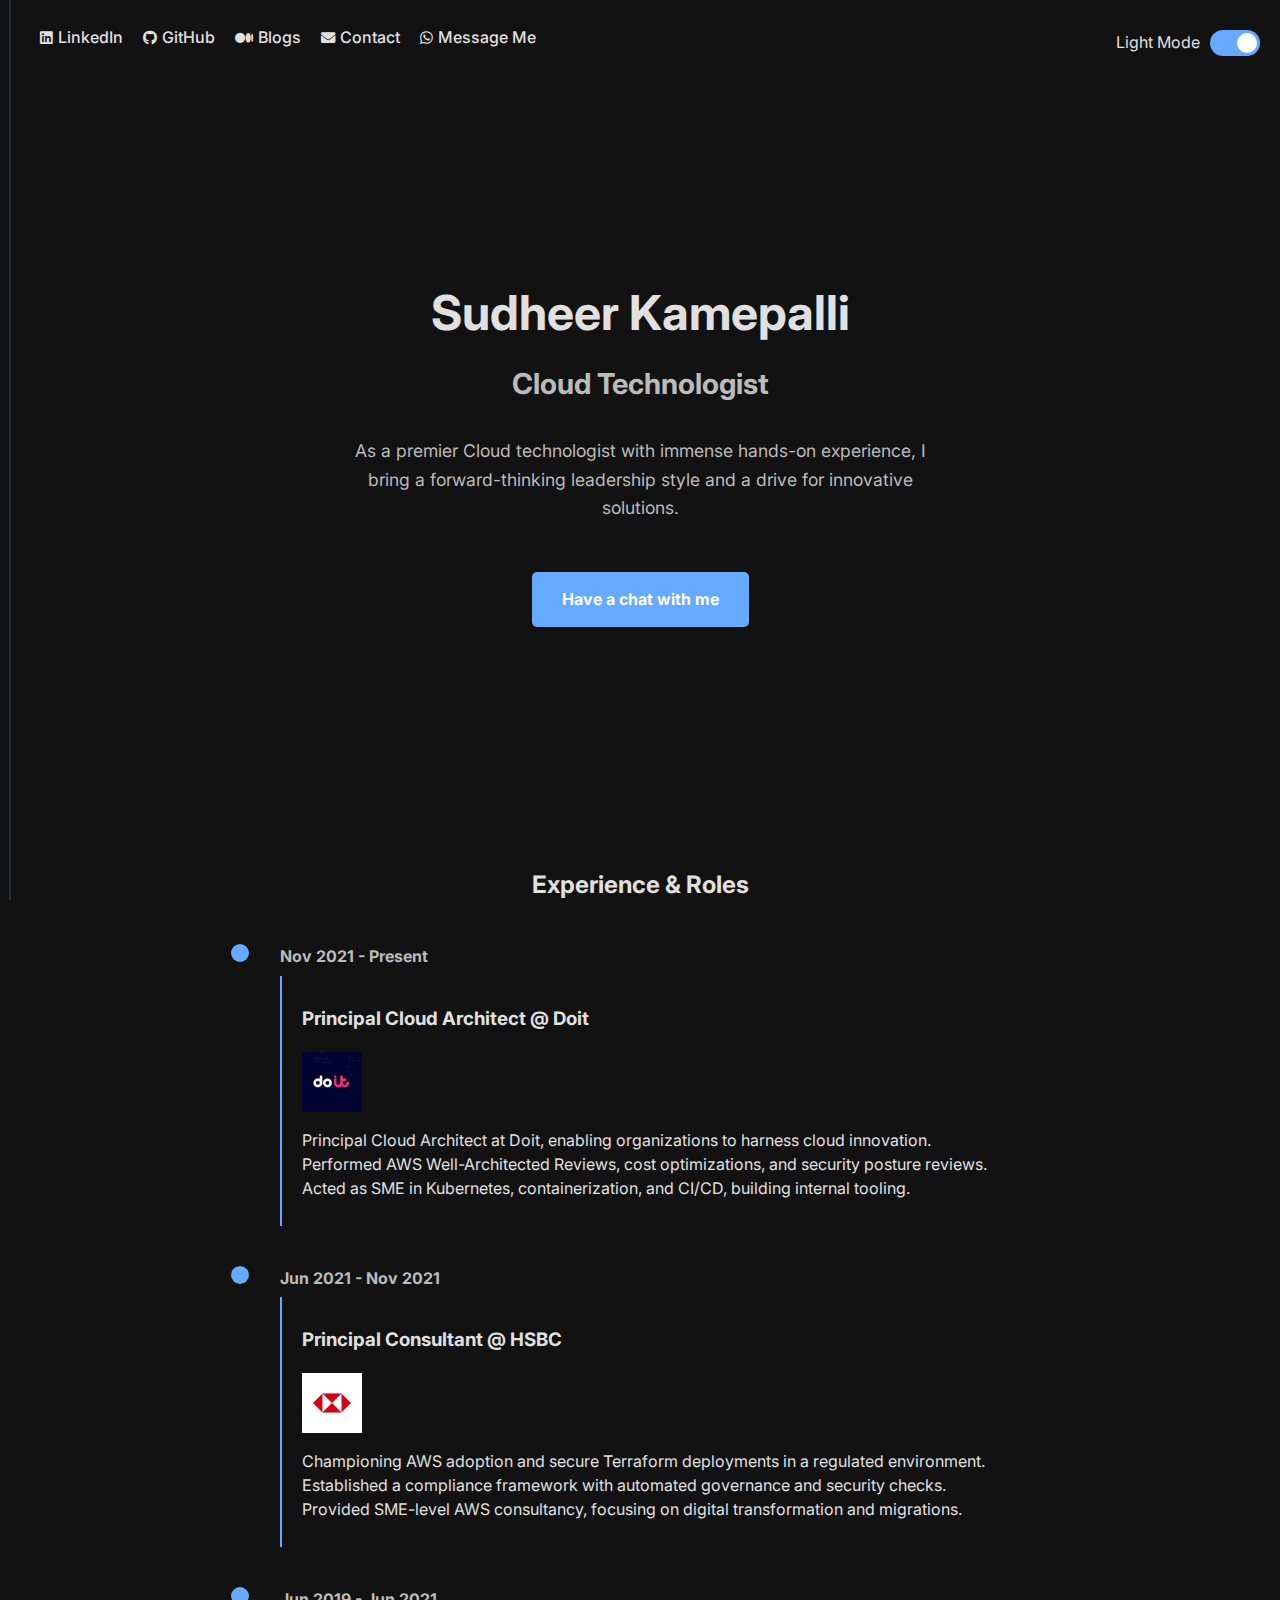
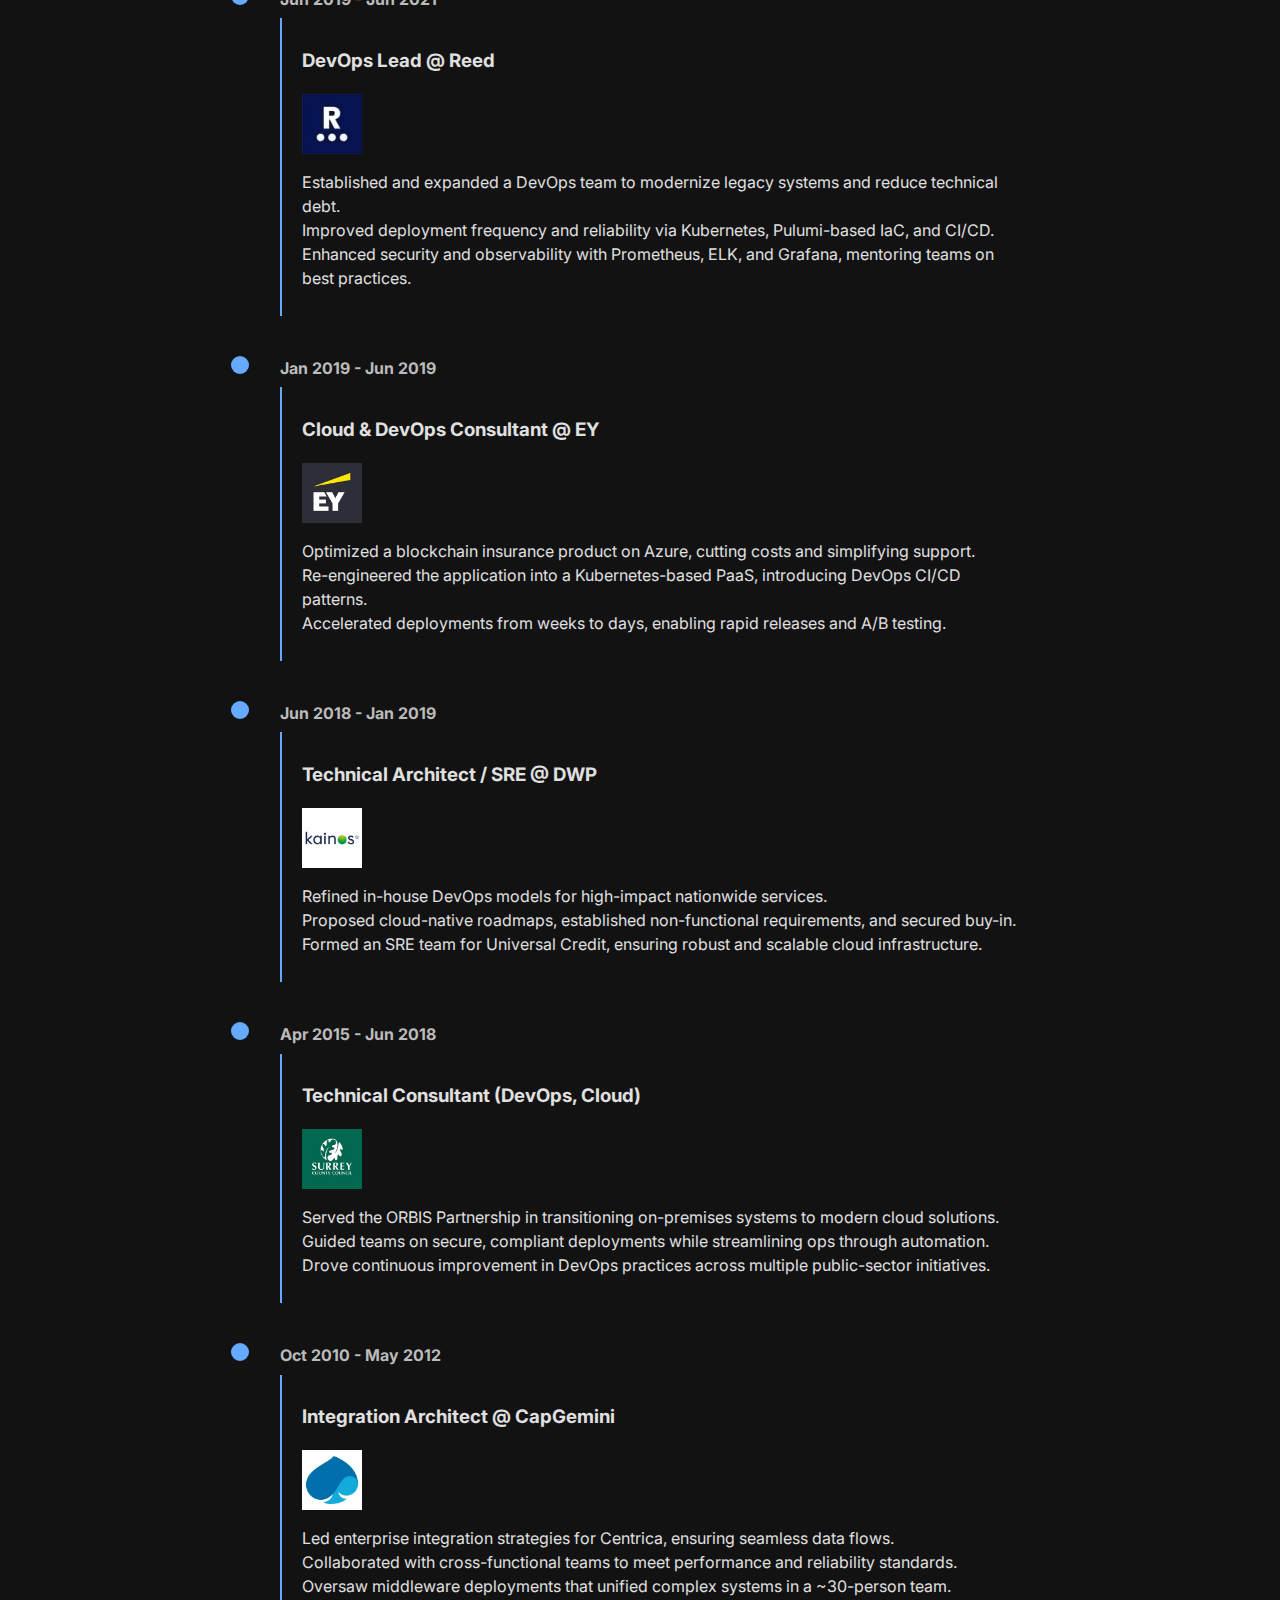
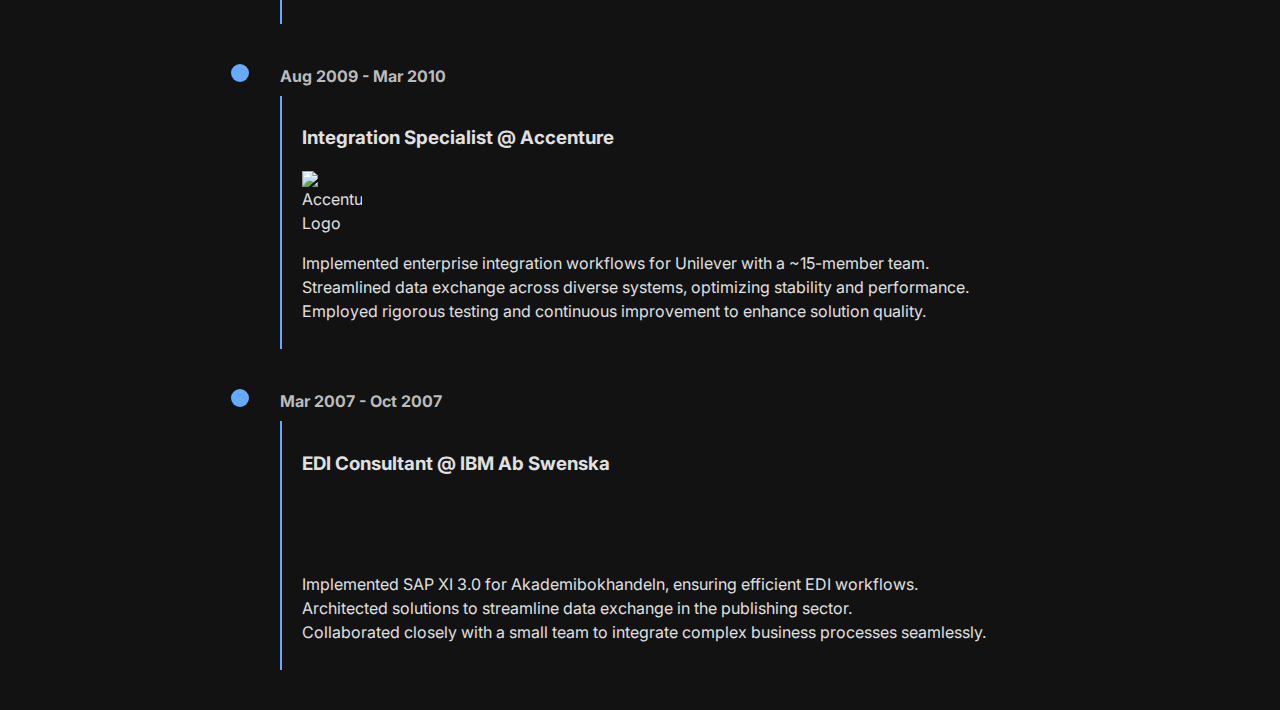
==== index.html @ b6a77e59 "Update index.html" ====
<!DOCTYPE html>
<html lang="en">
<head>
  <meta charset="UTF-8" />
  <!-- Viewport meta for responsive design -->
  <meta name="viewport" content="width=device-width, initial-scale=1.0" />

  <!-- PWA: Basic manifest and theme color (optional, for progressive enhancement) -->
  <link rel="manifest" href="manifest.json" />
  <meta name="theme-color" content="#121212" />

  <title>Sudheer Kamepalli - Cloud Technologist</title>
  <link rel="icon" href="favicon.ico" type="image/x-icon" />

  <!-- Using Inter font similar to availabl.ai -->
  <link
    href="https://fonts.googleapis.com/css2?family=Inter:wght@400;700&display=swap"
    rel="stylesheet"
  />
  <!-- FontAwesome for social icons -->
  <link
    rel="stylesheet"
    href="https://cdnjs.cloudflare.com/ajax/libs/font-awesome/6.4.0/css/all.min.css"
    crossorigin="anonymous"
    referrerpolicy="no-referrer"
  />

  <style>
    /* Base styling using CSS variables */
    :root {
      --bg-color: #fff;
      --text-color: #333;
      --secondary-text: #555;
      --link-color: #333;
      --link-hover: #0070f3;
      --button-bg: #0070f3;
      --button-hover: #005bb5;
    }

    /* Dark mode variables */
    body.dark-mode {
      --bg-color: #121212;
      --text-color: #e0e0e0;
      --secondary-text: #bbb;
      --link-color: #e0e0e0;
      --link-hover: #66aaff;
      --button-bg: #66aaff;
      --button-hover: #3388ff;
    }

    body {
      margin: 0;
      font-family: 'Inter', sans-serif;
      background: var(--bg-color);
      color: var(--text-color);
      line-height: 1.6;
      transition: background 0.3s ease, color 0.3s ease;
    }

    header {
      display: flex;
      justify-content: space-between;
      align-items: center;
      padding: 20px;
      background: var(--bg-color);
      flex-wrap: wrap; /* Allows nav and toggle to wrap on small screens */
    }

    header nav {
      display: flex;
      flex-wrap: wrap; /* Wraps links if they don't fit in one row */
    }

    header nav a {
      margin-left: 20px;
      text-decoration: none;
      color: var(--link-color);
      font-weight: 500;
      transition: color 0.2s ease;
    }

    header nav a:hover {
      color: var(--link-hover);
    }

    /* Icons styling */
    header nav a i {
      font-size: 0.9em;
      margin-right: 5px;
    }

    .theme-toggle {
      display: flex;
      align-items: center;
      margin-top: 10px;
    }

    .switch {
      position: relative;
      display: inline-block;
      width: 50px;
      height: 26px;
      margin-left: 10px;
    }

    .switch input {
      opacity: 0;
      width: 0;
      height: 0;
    }

    .slider {
      position: absolute;
      cursor: pointer;
      top: 0;
      left: 0;
      right: 0;
      bottom: 0;
      background-color: #ccc;
      transition: 0.4s;
      border-radius: 26px;
    }

    .slider:before {
      position: absolute;
      content: "";
      height: 20px;
      width: 20px;
      left: 3px;
      bottom: 3px;
      background-color: white;
      transition: 0.4s;
      border-radius: 50%;
    }

    input:checked + .slider {
      background-color: var(--button-bg);
    }

    input:checked + .slider:before {
      transform: translateX(24px);
    }

    /* Main Hero Section */
    .hero {
      display: flex;
      flex-direction: column;
      align-items: center;
      justify-content: center;
      text-align: center;
      padding: 60px 20px;
      /* Use min-height instead of fixed 90vh for better mobile responsiveness */
      min-height: 70vh;
    }

    .hero h1 {
      font-size: 3rem;
      margin: 0;
    }

    .hero h2 {
      font-size: 1.8rem;
      margin: 10px 0;
      color: var(--secondary-text);
    }

    .hero p {
      max-width: 600px;
      margin: 20px auto;
      font-size: 1.1rem;
      color: var(--secondary-text);
    }

    .cta-button {
      display: inline-block;
      margin-top: 30px;
      padding: 15px 30px;
      background: var(--button-bg);
      color: #fff;
      text-decoration: none;
      border-radius: 5px;
      font-weight: bold;
      transition: background 0.3s ease;
    }

    .cta-button:hover {
      background: var(--button-hover);
    }

    /* Media Query for smaller screens */
    @media (max-width: 768px) {
      .hero h1 {
        font-size: 2rem;
      }
      .hero h2 {
        font-size: 1.4rem;
      }
      .hero p {
        font-size: 1rem;
      }

      header {
        padding: 10px;
      }

      header nav a {
        margin-left: 10px;
        margin-top: 5px;
      }
    }
  </style>
</head>
<body class="dark-mode">
  <header>
    <!-- Navigation Links -->
    <nav>
      <a href="https://www.linkedin.com/in/digitalvisionary/" target="_blank">
        <i class="fab fa-linkedin"></i>LinkedIn
      </a>
      <a href="https://github.com/bit-cloner" target="_blank">
        <i class="fab fa-github"></i>GitHub
      </a>
      <a
        href="https://medium.com/doit-international/infrastructure-as-software-with-pulumi-ea32e34b41e7"
        target="_blank"
      >
        <i class="fab fa-medium"></i>Blogs
      </a>
      <a href="/cdn-cgi/l/email-protection#8af9ffeeebf2e6a1e0e5e8f9caede7ebe3e6a4e9e5e7">
        <i class="fas fa-envelope"></i>Contact
      </a>
      <a href="https://api.whatsapp.com/send?phone=447479215659" target="_blank">
        <i class="fab fa-whatsapp"></i>Message Me
      </a>
    </nav>

    <!-- Theme Toggle Switch -->
    <div class="theme-toggle">
      <label id="mode-label" for="theme-toggle-checkbox"></label>
      <label class="switch">
        <input type="checkbox" id="theme-toggle-checkbox" checked />
        <span class="slider"></span>
      </label>
    </div>
  </header>

  <!-- Main Hero Section -->
  <section class="hero">
    <h1>Sudheer Kamepalli</h1>
    <h2>Cloud Technologist</h2>
    <p>
      As a premier Cloud technologist with immense hands-on experience, I bring a
      forward-thinking leadership style and a drive for innovative solutions.
    </p>
    <a class="cta-button" href="https://calendar.app.google/4bBkeQwWmHp4sDM48"
      >Have a chat with me</a
    >
  </section>
  
<!-- Experience Timeline Section -->
<section class="timeline">
  <h2>Experience & Roles</h2>

  <!-- Timeline Item: Doit -->
  <div class="timeline-item">
    <div class="timeline-marker"></div>
    <div class="timeline-date">Nov 2021 - Present</div>
    <div class="timeline-content">
      <h3>Principal Cloud Architect @ Doit</h3>
      <!-- Base64 Image Placeholder -->
      <img
        src="[data-uri]"
        alt="Doit Logo"
        class="timeline-image"
      />
      <p>
        Principal Cloud Architect at Doit, enabling organizations to harness cloud innovation.<br>
        Performed AWS Well-Architected Reviews, cost optimizations, and security posture reviews.<br>
        Acted as SME in Kubernetes, containerization, and CI/CD, building internal tooling.
      </p>
    </div>
  </div>

  <!-- Timeline Item: HSBC -->
  <div class="timeline-item">
    <div class="timeline-marker"></div>
    <div class="timeline-date">Jun 2021 - Nov 2021</div>
    <div class="timeline-content">
      <h3>Principal Consultant @ HSBC</h3>
      <!-- Base64 Image Placeholder -->
      <img
        src="[data-uri]"
        alt="HSBC Logo"
        class="timeline-image"
      />
      <p>
        Championing AWS adoption and secure Terraform deployments in a regulated environment.<br>
        Established a compliance framework with automated governance and security checks.<br>
        Provided SME-level AWS consultancy, focusing on digital transformation and migrations.
      </p>
    </div>
  </div>

  <!-- Timeline Item: Reed -->
  <div class="timeline-item">
    <div class="timeline-marker"></div>
    <div class="timeline-date">Jun 2019 - Jun 2021</div>
    <div class="timeline-content">
      <h3>DevOps Lead @ Reed</h3>
      <!-- Base64 Image Placeholder -->
      <img
        src="[data-uri]"
        alt="Reed Logo"
        class="timeline-image"
      />
      <p>
        Established and expanded a DevOps team to modernize legacy systems and reduce technical debt.<br>
        Improved deployment frequency and reliability via Kubernetes, Pulumi-based IaC, and CI/CD.<br>
        Enhanced security and observability with Prometheus, ELK, and Grafana, mentoring teams on best practices.
      </p>
    </div>
  </div>

  <!-- Timeline Item: Insurance & Finance – EY -->
  <div class="timeline-item">
    <div class="timeline-marker"></div>
    <div class="timeline-date">Jan 2019 - Jun 2019</div>
    <div class="timeline-content">
      <h3>Cloud & DevOps Consultant @ EY</h3>
      <!-- Base64 Image Placeholder -->
      <img
        src="[data-uri]"
        alt="EY Logo"
        class="timeline-image"
      />
      <p>
        Optimized a blockchain insurance product on Azure, cutting costs and simplifying support.<br>
        Re-engineered the application into a Kubernetes-based PaaS, introducing DevOps CI/CD patterns.<br>
        Accelerated deployments from weeks to days, enabling rapid releases and A/B testing.
      </p>
    </div>
  </div>

  <!-- Timeline Item: Kainos @ DWP -->
  <div class="timeline-item">
    <div class="timeline-marker"></div>
    <div class="timeline-date">Jun 2018 - Jan 2019</div>
    <div class="timeline-content">
      <h3>Technical Architect / SRE @ DWP</h3>
      <!-- Base64 Image Placeholder -->
      <img
        src="[data-uri]"
        alt="Kainos Logo"
        class="timeline-image"
      />
      <p>
        Refined in-house DevOps models for high-impact nationwide services.<br>
        Proposed cloud-native roadmaps, established non-functional requirements, and secured buy-in.<br>
        Formed an SRE team for Universal Credit, ensuring robust and scalable cloud infrastructure.
      </p>
    </div>
  </div>

  <!-- Timeline Item: UK Public Sector -->
  <div class="timeline-item">
    <div class="timeline-marker"></div>
    <div class="timeline-date">Apr 2015 - Jun 2018</div>
    <div class="timeline-content">
      <h3>Technical Consultant (DevOps, Cloud)</h3>
      <!-- Base64 Image Placeholder -->
      <img
        src="[data-uri]"
        alt="Public Sector Logo"
        class="timeline-image"
      />
      <p>
        Served the ORBIS Partnership in transitioning on-premises systems to modern cloud solutions.<br>
        Guided teams on secure, compliant deployments while streamlining ops through automation.<br>
        Drove continuous improvement in DevOps practices across multiple public-sector initiatives.
      </p>
    </div>
  </div>

  <!-- Timeline Item: CapGemini -->
  <div class="timeline-item">
    <div class="timeline-marker"></div>
    <div class="timeline-date">Oct 2010 - May 2012</div>
    <div class="timeline-content">
      <h3>Integration Architect @ CapGemini</h3>
      <!-- Base64 Image Placeholder -->
      <img
        src="[data-uri]"
        alt="CapGemini Logo"
        class="timeline-image"
      />
      <p>
        Led enterprise integration strategies for Centrica, ensuring seamless data flows.<br>
        Collaborated with cross-functional teams to meet performance and reliability standards.<br>
        Oversaw middleware deployments that unified complex systems in a ~30-person team.
      </p>
    </div>
  </div>

  <!-- Timeline Item: Accenture -->
  <div class="timeline-item">
    <div class="timeline-marker"></div>
    <div class="timeline-date">Aug 2009 - Mar 2010</div>
    <div class="timeline-content">
      <h3>Integration Specialist @ Accenture</h3>
      <!-- Base64 Image Placeholder -->
      <img
        src="[data-uri]"
        alt="Accenture Logo"
        class="timeline-image"
      />
      <p>
        Implemented enterprise integration workflows for Unilever with a ~15-member team.<br>
        Streamlined data exchange across diverse systems, optimizing stability and performance.<br>
        Employed rigorous testing and continuous improvement to enhance solution quality.
      </p>
    </div>
  </div>

  <!-- Timeline Item: IBM Ab Swenska, Sweden -->
  <div class="timeline-item">
    <div class="timeline-marker"></div>
    <div class="timeline-date">Mar 2007 - Oct 2007</div>
    <div class="timeline-content">
      <h3>EDI Consultant @ IBM Ab Swenska</h3>
      <!-- Base64 Image Placeholder -->
      <img
        src="[data-uri]"
        alt="IBM Logo"
        class="timeline-image"
      />
      <p>
        Implemented SAP XI 3.0 for Akademibokhandeln, ensuring efficient EDI workflows.<br>
        Architected solutions to streamline data exchange in the publishing sector.<br>
        Collaborated closely with a small team to integrate complex business processes seamlessly.
      </p>
    </div>
  </div>
</section>

<!-- Minimal Timeline Styles (aligns with your existing CSS variables) -->
<style>
.timeline {
  max-width: 800px;
  margin: 40px auto;
  padding: 0 20px;
}
.timeline h2 {
  text-align: center;
  margin-bottom: 40px;
  color: var(--text-color);
}
.timeline-item {
  position: relative;
  margin-bottom: 40px;
}
.timeline-marker {
  position: absolute;
  left: -9px;
  top: 0;
  width: 18px;
  height: 18px;
  background-color: var(--button-bg);
  border-radius: 50%;
}
.timeline-date {
  margin-left: 40px;
  font-weight: bold;
  color: var(--secondary-text);
  margin-bottom: 6px;
}
.timeline-content {
  margin-left: 40px;
  background: var(--bg-color);
  border-left: 2px solid var(--button-bg);
  padding: 10px 20px;
  color: var(--text-color);
  line-height: 1.5;
  position: relative;
}

/* Subtle vertical line behind the timeline */
.timeline::before {
  content: "";
  position: absolute;
  left: 9px; /* aligns with the marker center */
  top: 0;
  width: 2px;
  height: 100%;
  background: var(--button-bg);
  opacity: 0.2; /* a faint vertical line */
}

/* Image styling within each timeline item */
.timeline-image {
  max-width: 60px;
  height: auto;
  margin: 10px 0;
  display: block;
}

@media (max-width: 768px) {
  .timeline-item {
    margin-left: 30px;
  }
  .timeline-marker {
    left: -18px;
  }
  .timeline-date,
  .timeline-content {
    margin-left: 20px;
  }
}
</style>




  <!-- Toggle Theme Script -->
  <script data-cfasync="false" src="/cdn-cgi/scripts/5c5dd728/cloudflare-static/email-decode.min.js"></script><script>
    const toggleCheckbox = document.getElementById('theme-toggle-checkbox');
    const modeLabel = document.getElementById('mode-label');

    function updateLabel() {
      if (document.body.classList.contains('dark-mode')) {
        modeLabel.textContent = "Light Mode";
      } else {
        modeLabel.textContent = "Dark Mode";
      }
    }

    toggleCheckbox.addEventListener('change', function() {
      document.body.classList.toggle('dark-mode', this.checked);
      updateLabel();
    });

    updateLabel();
  </script>
</body>
</html>
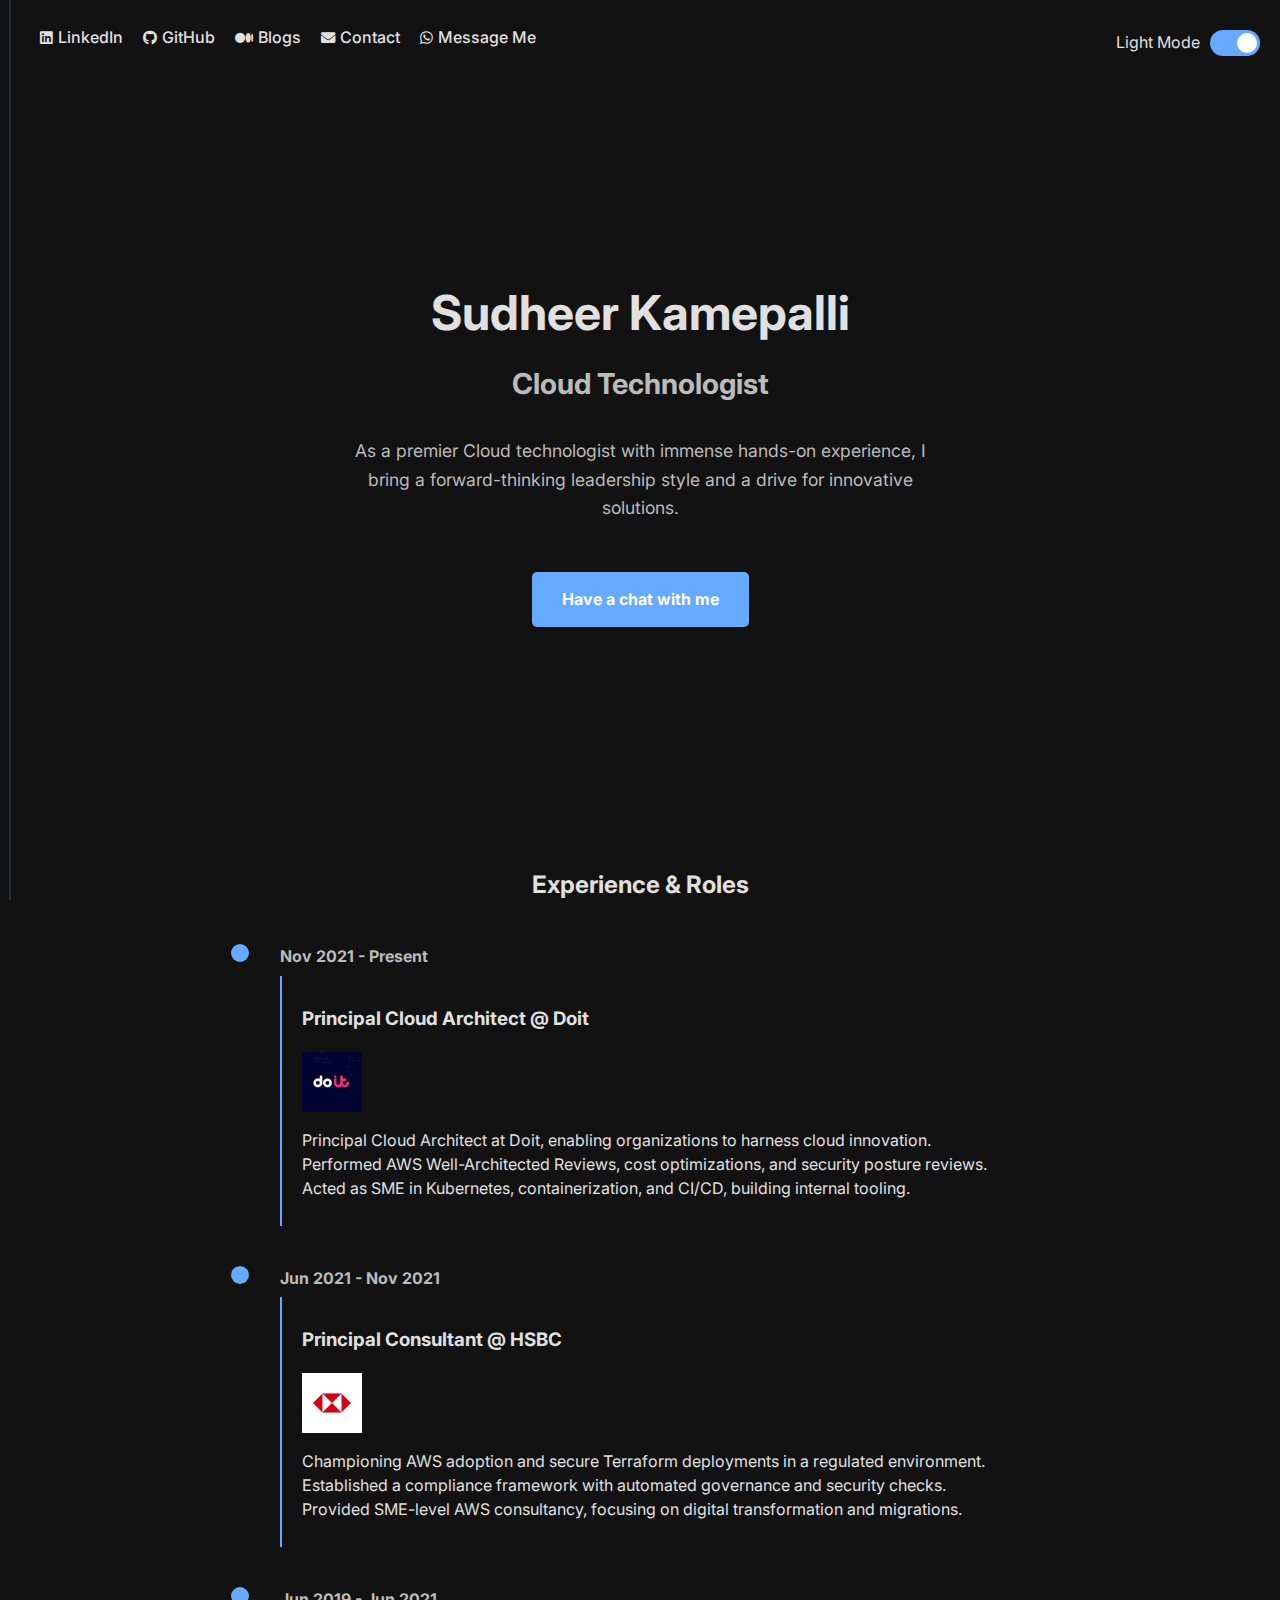
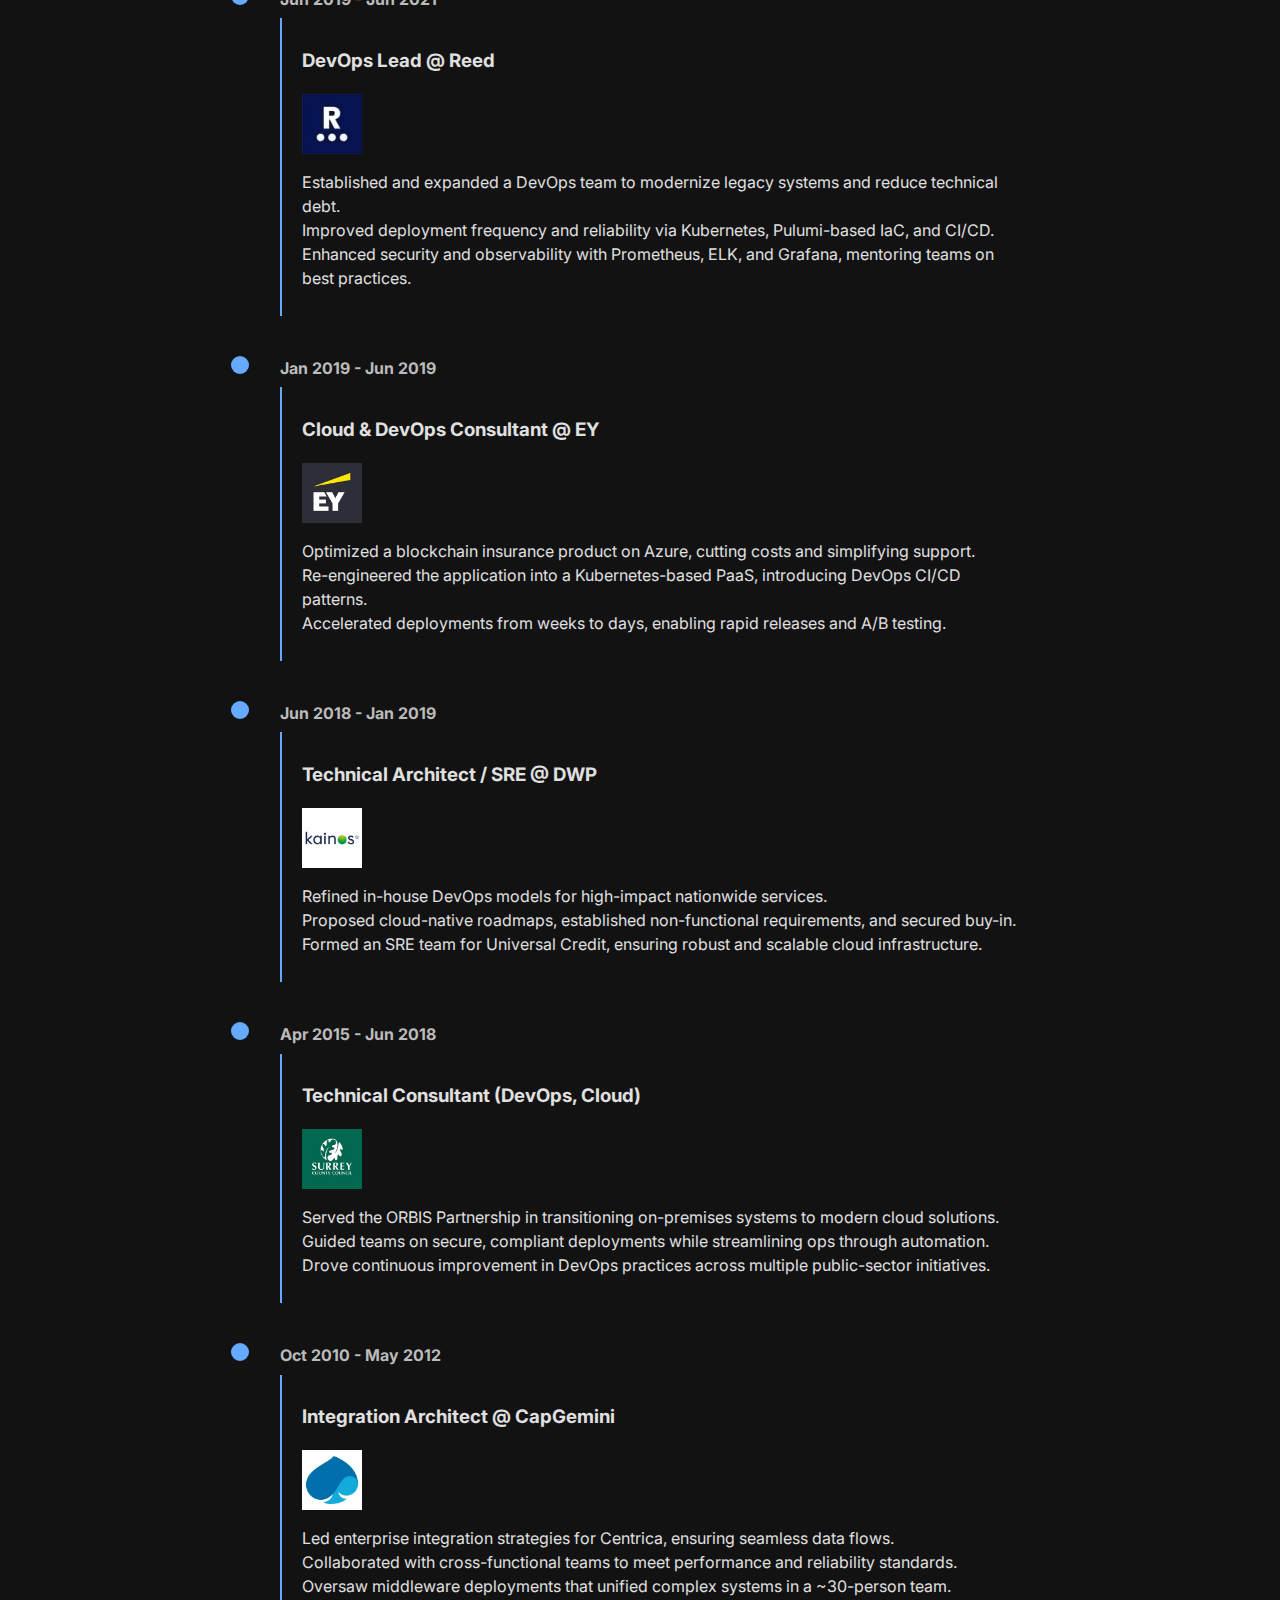
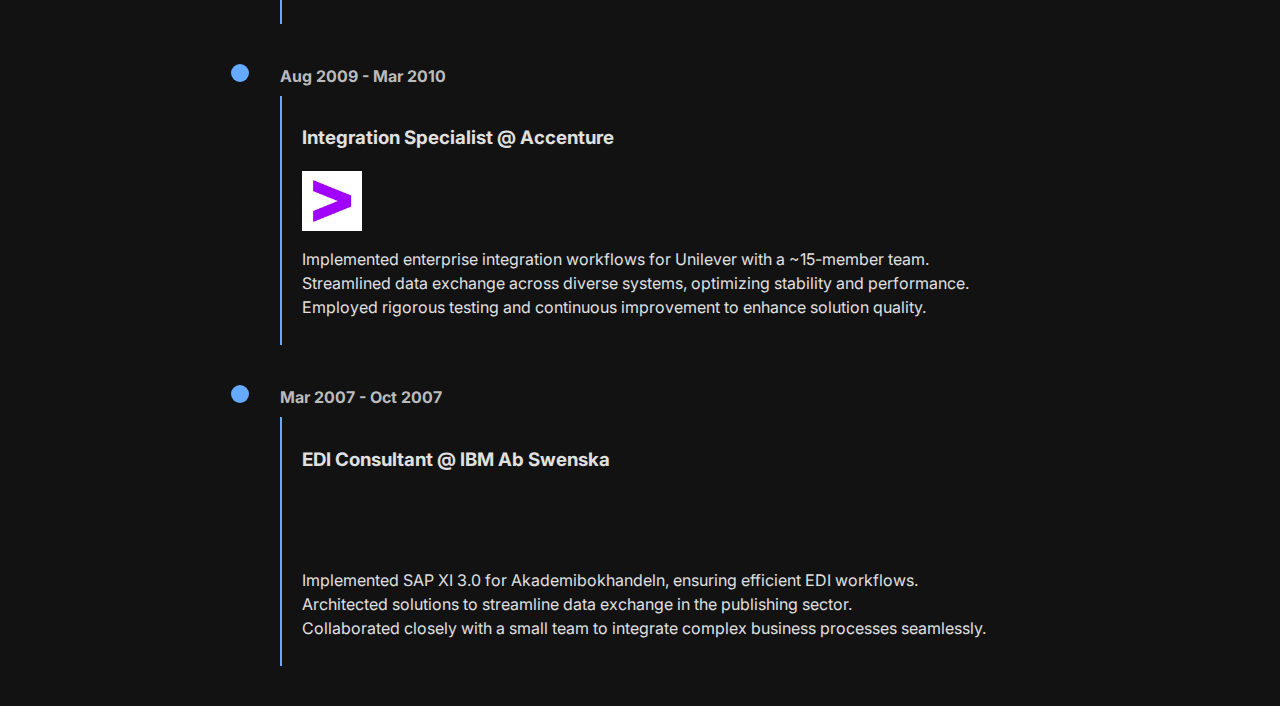
==== commit 437dded3: "Update index.html" ====
--- a/index.html
+++ b/index.html
@@ -410,7 +410,7 @@
       <h3>Integration Specialist @ Accenture</h3>
       <!-- Base64 Image Placeholder -->
       <img
-        src="[data-uri]"
+        src="[data-uri]"
         alt="Accenture Logo"
         class="timeline-image"
       />
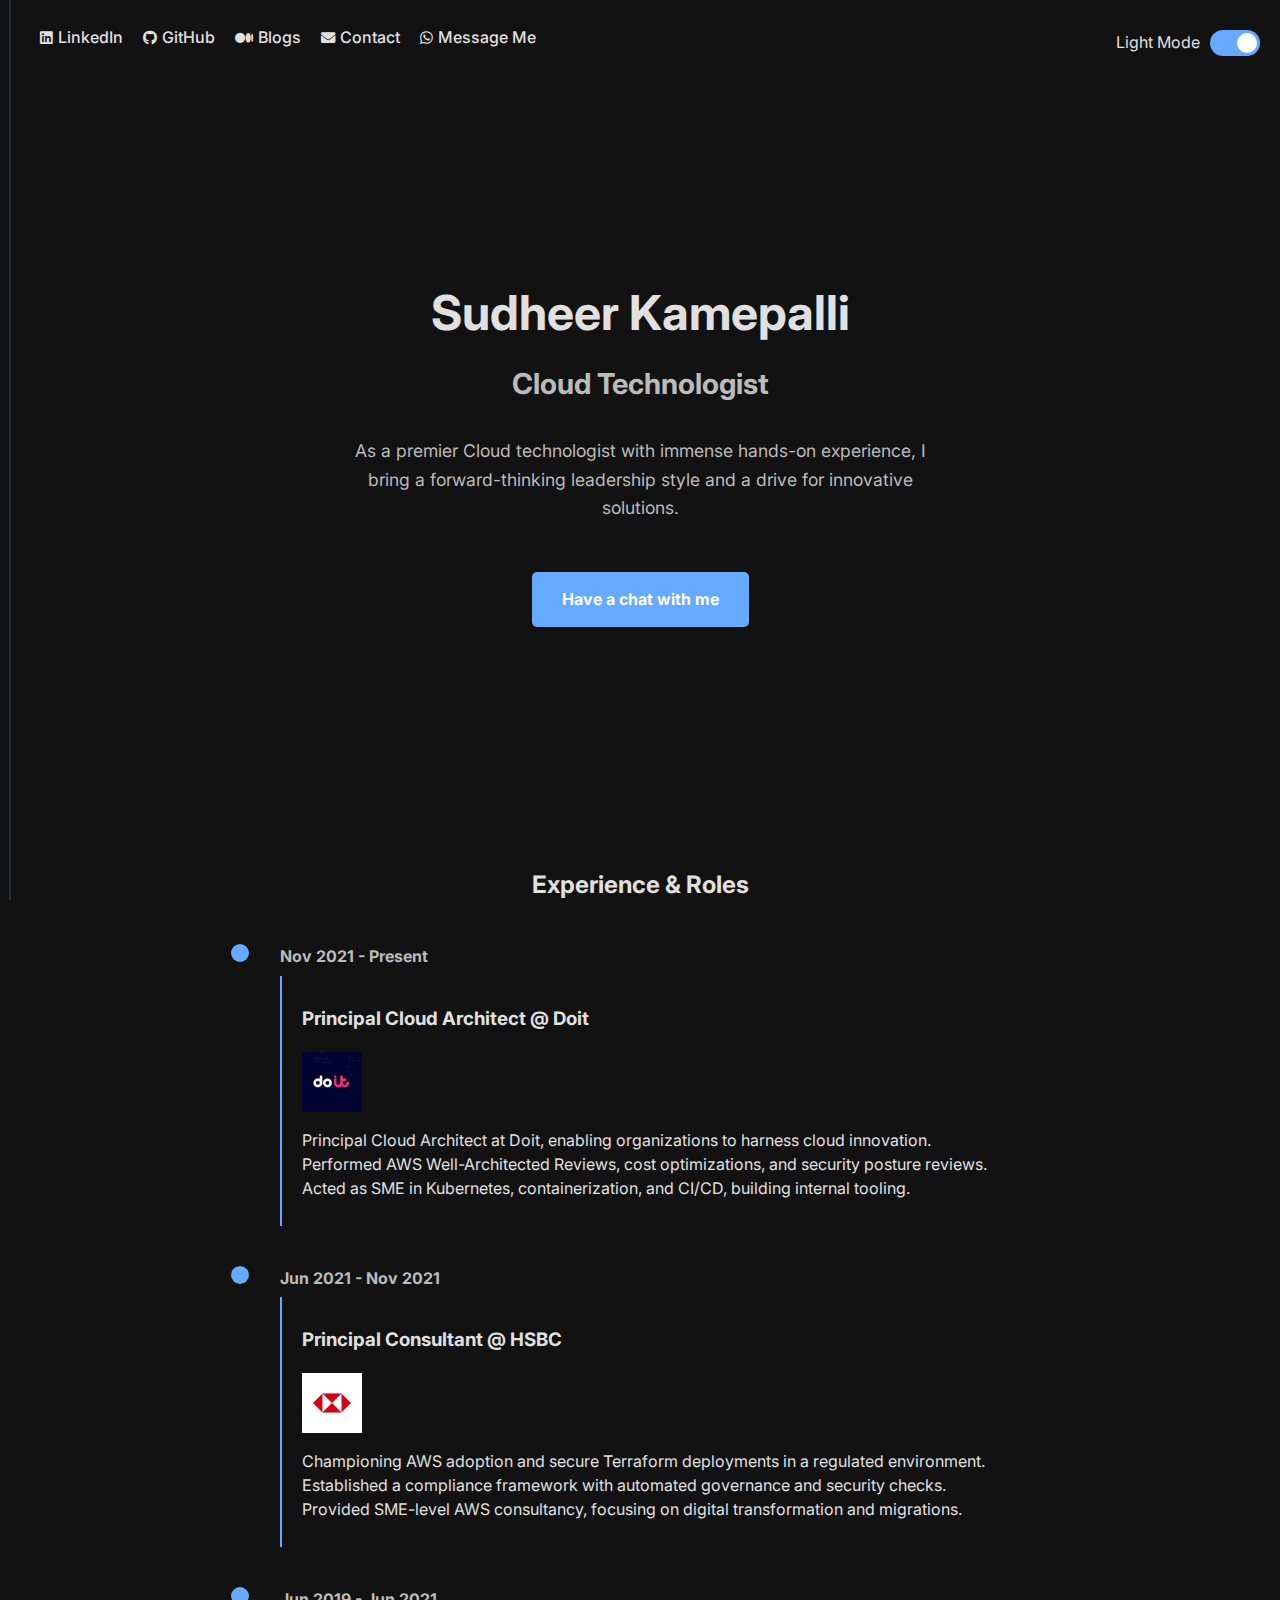
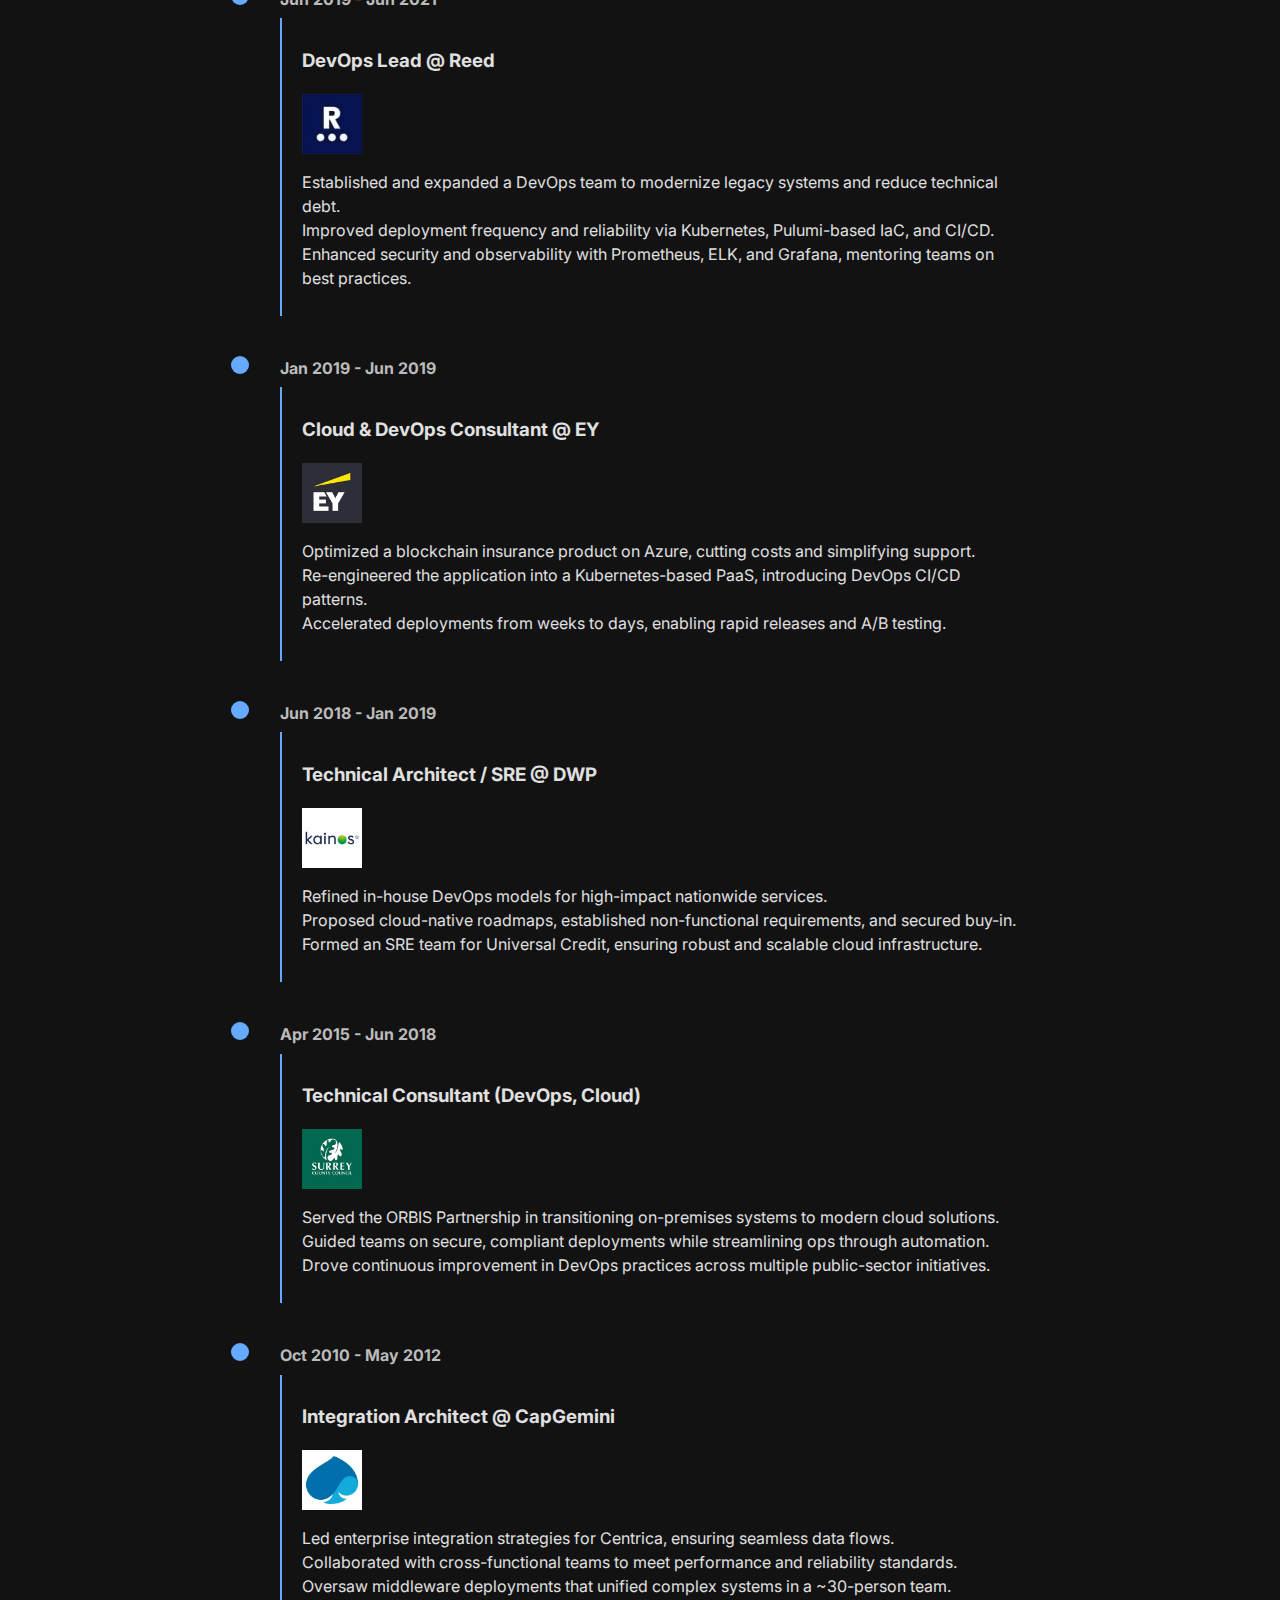
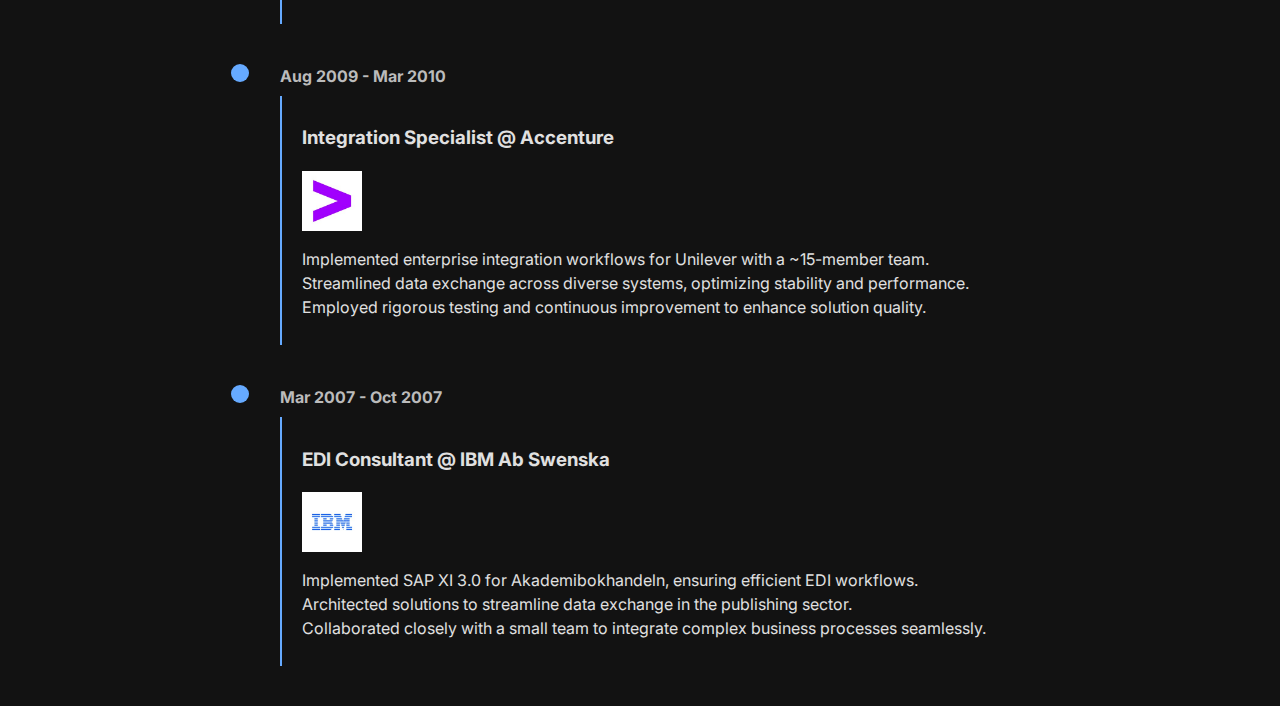
==== commit bafadaef: "Update index.html" ====
--- a/index.html
+++ b/index.html
@@ -430,7 +430,7 @@
       <h3>EDI Consultant @ IBM Ab Swenska</h3>
       <!-- Base64 Image Placeholder -->
       <img
-        src="[data-uri]"
+        src="[data-uri]"
         alt="IBM Logo"
         class="timeline-image"
       />
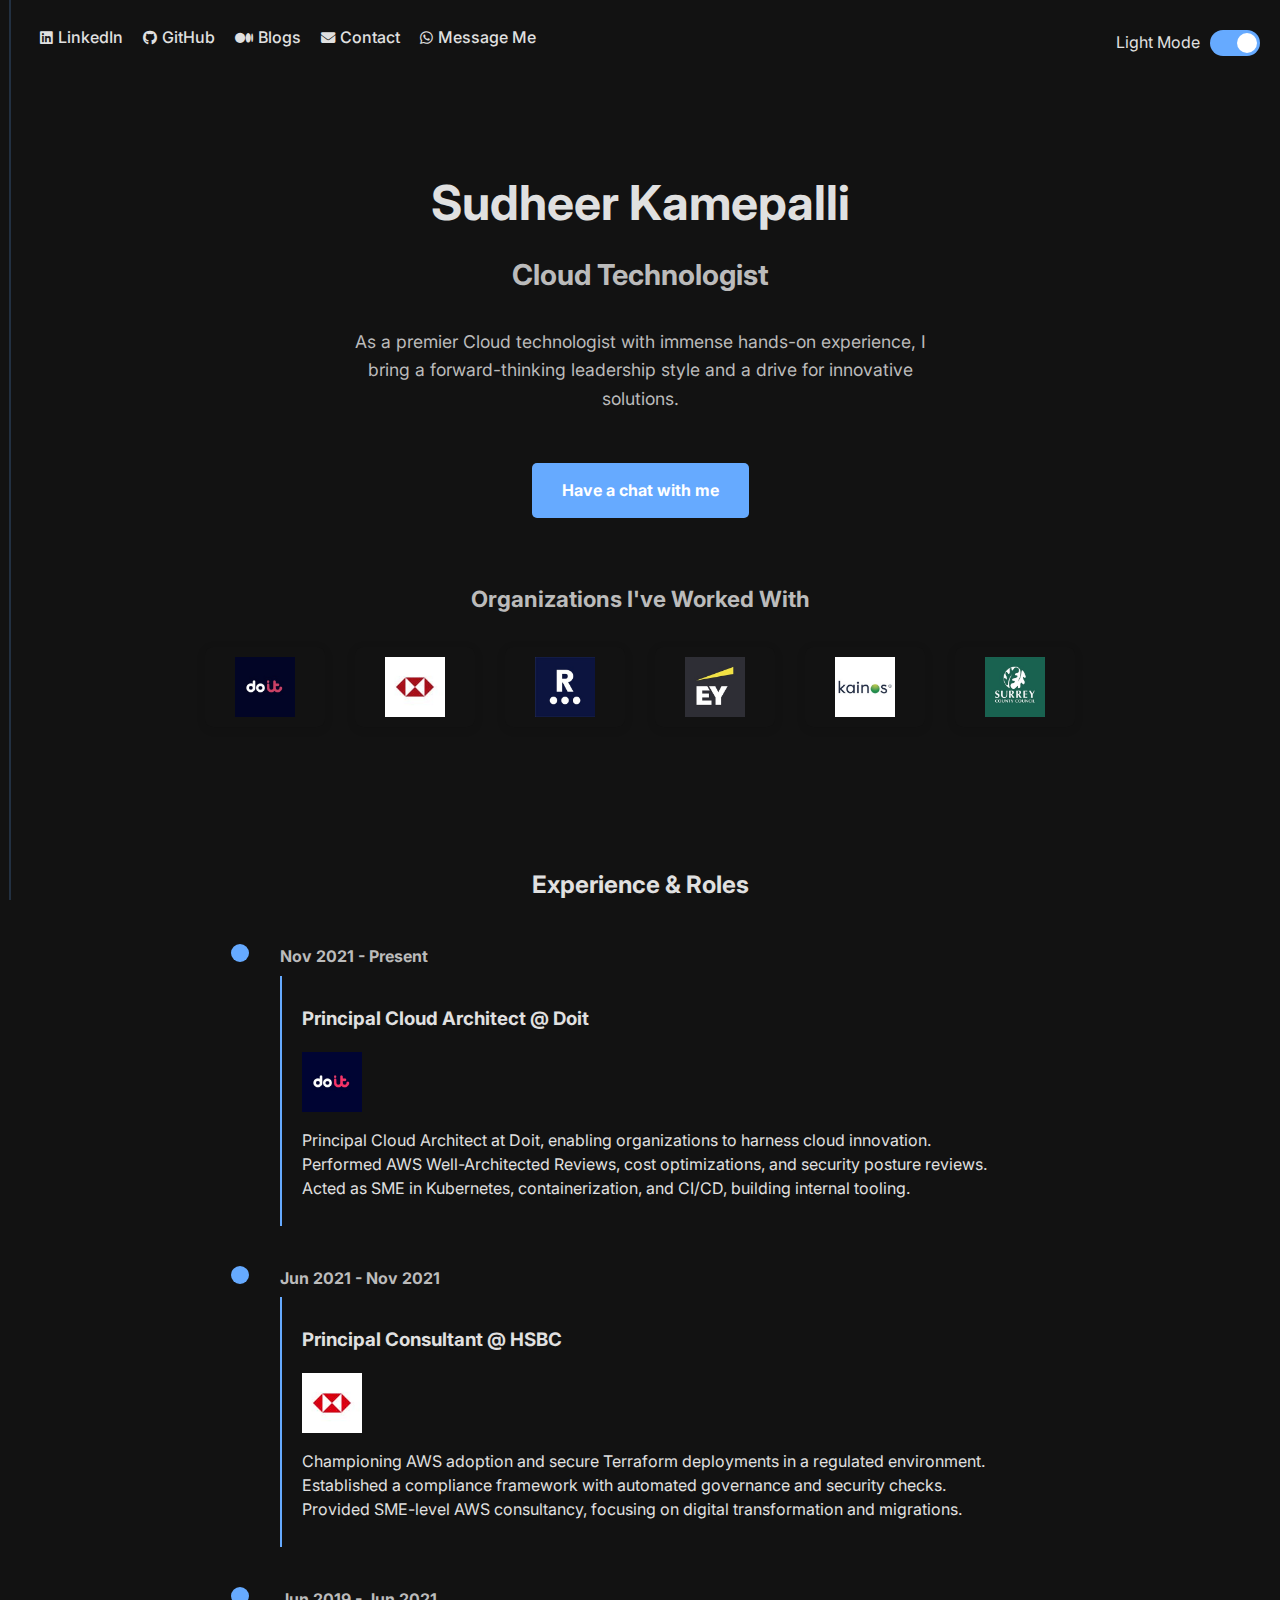
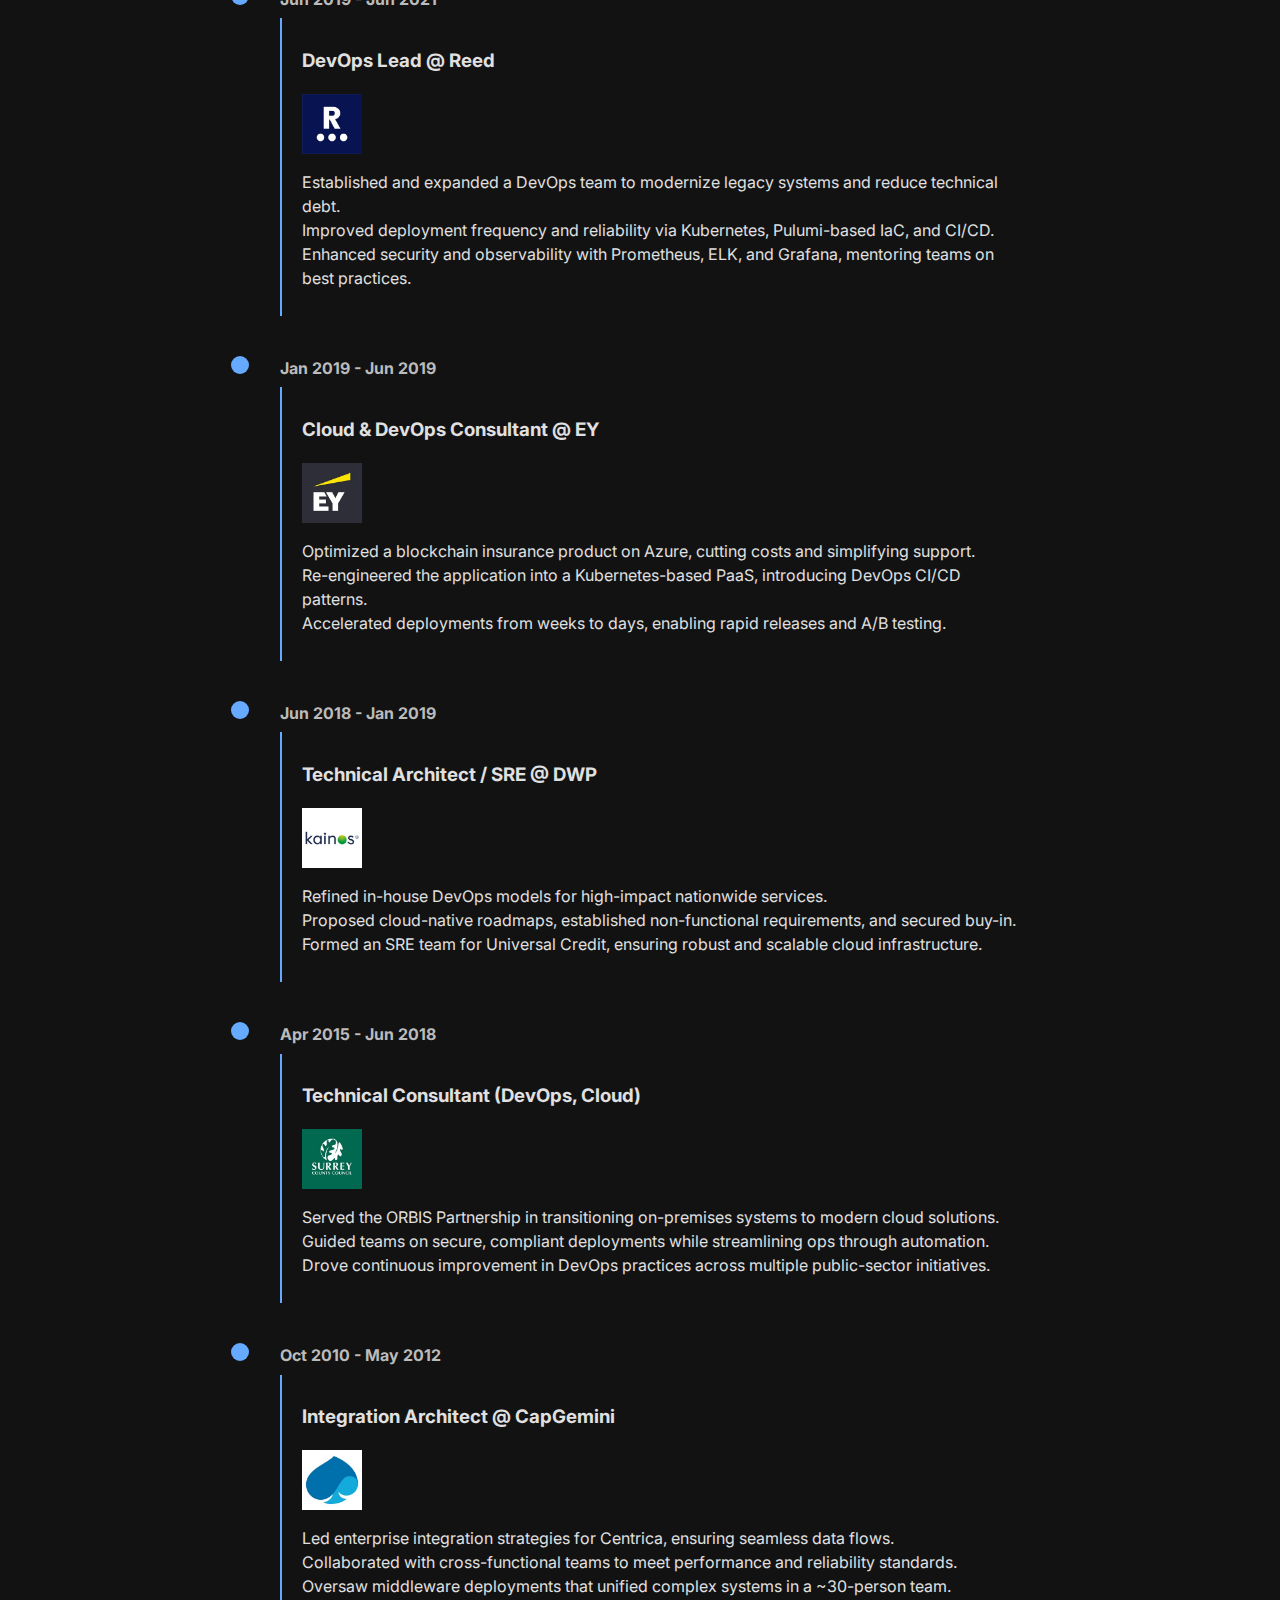
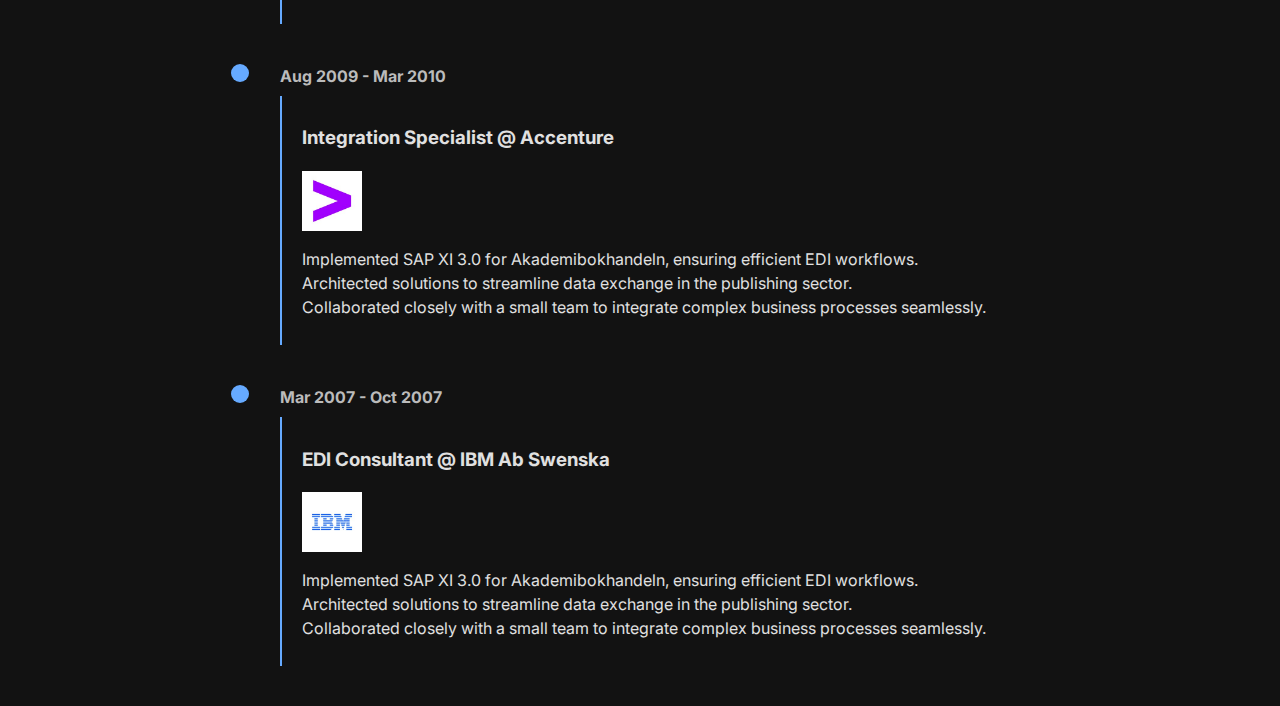
==== commit 9fbb6fa5: "added logo carousel" ====
--- a/index.html
+++ b/index.html
@@ -1,4 +1,3 @@
-
 <!DOCTYPE html>
 <html lang="en">
 <head>
@@ -188,6 +187,77 @@
       background: var(--button-hover);
     }
 
+    /* Logo Carousel Styles */
+    .logo-carousel-container {
+      width: 100%;
+      max-width: 900px;
+      margin: 40px auto 0;
+      overflow: hidden;
+    }
+
+    .logo-carousel-container h3 {
+      font-size: 1.4rem;
+      margin-bottom: 20px;
+      color: var(--secondary-text);
+    }
+
+    .logo-carousel {
+      width: 100%;
+      overflow: hidden;
+      position: relative;
+      padding: 10px 0;
+    }
+
+    .logo-track {
+      display: flex;
+      animation: scroll 30s linear infinite;
+    }
+
+    .logo-slide {
+      flex: 0 0 auto;
+      width: 120px;
+      height: 80px;
+      margin: 0 15px;
+      display: flex;
+      align-items: center;
+      justify-content: center;
+      background: var(--bg-color);
+      border-radius: 8px;
+      box-shadow: 0 2px 10px rgba(0, 0, 0, 0.1);
+      transition: transform 0.3s ease, box-shadow 0.3s ease;
+    }
+
+    .logo-slide:hover {
+      transform: translateY(-5px);
+      box-shadow: 0 5px 15px rgba(0, 0, 0, 0.2);
+    }
+
+    .logo-slide img {
+      max-width: 80%;
+      max-height: 60px;
+      object-fit: contain;
+      filter: grayscale(30%);
+      transition: filter 0.3s ease;
+    }
+
+    .logo-slide:hover img {
+      filter: grayscale(0%);
+    }
+
+    @keyframes scroll {
+      0% {
+        transform: translateX(0);
+      }
+      100% {
+        transform: translateX(calc(-135px * 9)); /* Width of each slide (120px) + margin (15px) * number of non-duplicated slides */
+      }
+    }
+
+    /* Pause animation on hover */
+    .logo-carousel:hover .logo-track {
+      animation-play-state: paused;
+    }
+
     /* Media Query for smaller screens */
     @media (max-width: 768px) {
       .hero h1 {
@@ -207,6 +277,25 @@
       header nav a {
         margin-left: 10px;
         margin-top: 5px;
+      }
+      
+      .logo-slide {
+        width: 100px;
+        height: 70px;
+        margin: 0 10px;
+      }
+      
+      .logo-slide img {
+        max-height: 50px;
+      }
+      
+      @keyframes scroll {
+        0% {
+          transform: translateX(0);
+        }
+        100% {
+          transform: translateX(calc(-110px * 9)); /* Adjusted for smaller screens */
+        }
       }
     }
   </style>
@@ -256,6 +345,30 @@
     <a class="cta-button" href="https://calendar.app.google/4bBkeQwWmHp4sDM48"
       >Have a chat with me</a
     >
+    
+    <!-- Logo Carousel Section -->
+    <div class="logo-carousel-container">
+      <h3>Organizations I've Worked With</h3>
+      <div class="logo-carousel">
+        <div class="logo-track">
+          <div class="logo-slide"><img src="images/doitintl_logo.jpeg" alt="Doit Logo"></div>
+          <div class="logo-slide"><img src="images/hsbc-logo.jpeg" alt="HSBC Logo"></div>
+          <div class="logo-slide"><img src="images/reed_logo.jpeg" alt="Reed Logo"></div>
+          <div class="logo-slide"><img src="images/ernstandyoung_logo.jpeg" alt="EY Logo"></div>
+          <div class="logo-slide"><img src="images/kainos_logo.jpeg" alt="Kainos Logo"></div>
+          <div class="logo-slide"><img src="images/surrey_county_council_logo.jpeg" alt="Public Sector Logo"></div>
+          <div class="logo-slide"><img src="images/capgemini_logo.jpeg" alt="CapGemini Logo"></div>
+          <div class="logo-slide"><img src="images/accenture_logo.jpeg" alt="Accenture Logo"></div>
+          <div class="logo-slide"><img src="images/ibm_logo.jpeg" alt="IBM Logo"></div>
+          <!-- Duplicate logos for continuous scrolling effect -->
+          <div class="logo-slide"><img src="images/doitintl_logo.jpeg" alt="Doit Logo"></div>
+          <div class="logo-slide"><img src="images/hsbc-logo.jpeg" alt="HSBC Logo"></div>
+          <div class="logo-slide"><img src="images/reed_logo.jpeg" alt="Reed Logo"></div>
+          <div class="logo-slide"><img src="images/ernstandyoung_logo.jpeg" alt="EY Logo"></div>
+          <div class="logo-slide"><img src="images/kainos_logo.jpeg" alt="Kainos Logo"></div>
+        </div>
+      </div>
+    </div>
   </section>
   
 <!-- Experience Timeline Section -->
@@ -270,7 +383,7 @@
       <h3>Principal Cloud Architect @ Doit</h3>
       <!-- Base64 Image Placeholder -->
       <img
-        src="[data-uri]"
+        src="images/doitintl_logo.jpeg"
         alt="Doit Logo"
         class="timeline-image"
       />
@@ -290,7 +403,7 @@
       <h3>Principal Consultant @ HSBC</h3>
       <!-- Base64 Image Placeholder -->
       <img
-        src="[data-uri]"
+        src="images/hsbc-logo.jpeg"
         alt="HSBC Logo"
         class="timeline-image"
       />
@@ -310,7 +423,7 @@
       <h3>DevOps Lead @ Reed</h3>
       <!-- Base64 Image Placeholder -->
       <img
-        src="[data-uri]"
+        src="images/reed_logo.jpeg"
         alt="Reed Logo"
         class="timeline-image"
       />
@@ -330,7 +443,7 @@
       <h3>Cloud & DevOps Consultant @ EY</h3>
       <!-- Base64 Image Placeholder -->
       <img
-        src="[data-uri]"
+        src="images/ernstandyoung_logo.jpeg"
         alt="EY Logo"
         class="timeline-image"
       />
@@ -350,7 +463,7 @@
       <h3>Technical Architect / SRE @ DWP</h3>
       <!-- Base64 Image Placeholder -->
       <img
-        src="[data-uri]"
+        src="images/kainos_logo.jpeg"
         alt="Kainos Logo"
         class="timeline-image"
       />
@@ -370,7 +483,7 @@
       <h3>Technical Consultant (DevOps, Cloud)</h3>
       <!-- Base64 Image Placeholder -->
       <img
-        src="[data-uri]"
+        src="images/surrey_county_council_logo.jpeg"
         alt="Public Sector Logo"
         class="timeline-image"
       />
@@ -390,7 +503,7 @@
       <h3>Integration Architect @ CapGemini</h3>
       <!-- Base64 Image Placeholder -->
       <img
-        src="[data-uri]"
+        src="images/capgemini_logo.jpeg"
         alt="CapGemini Logo"
         class="timeline-image"
       />
@@ -410,14 +523,14 @@
       <h3>Integration Specialist @ Accenture</h3>
       <!-- Base64 Image Placeholder -->
       <img
-        src="[data-uri]"
+        src="images/accenture_logo.jpeg"
         alt="Accenture Logo"
         class="timeline-image"
       />
       <p>
-        Implemented enterprise integration workflows for Unilever with a ~15-member team.<br>
-        Streamlined data exchange across diverse systems, optimizing stability and performance.<br>
-        Employed rigorous testing and continuous improvement to enhance solution quality.
+        Implemented SAP XI 3.0 for Akademibokhandeln, ensuring efficient EDI workflows.<br>
+        Architected solutions to streamline data exchange in the publishing sector.<br>
+        Collaborated closely with a small team to integrate complex business processes seamlessly.
       </p>
     </div>
   </div>
@@ -430,7 +543,7 @@
       <h3>EDI Consultant @ IBM Ab Swenska</h3>
       <!-- Base64 Image Placeholder -->
       <img
-        src="[data-uri]"
+        src="images/ibm_logo.jpeg"
         alt="IBM Logo"
         class="timeline-image"
       />
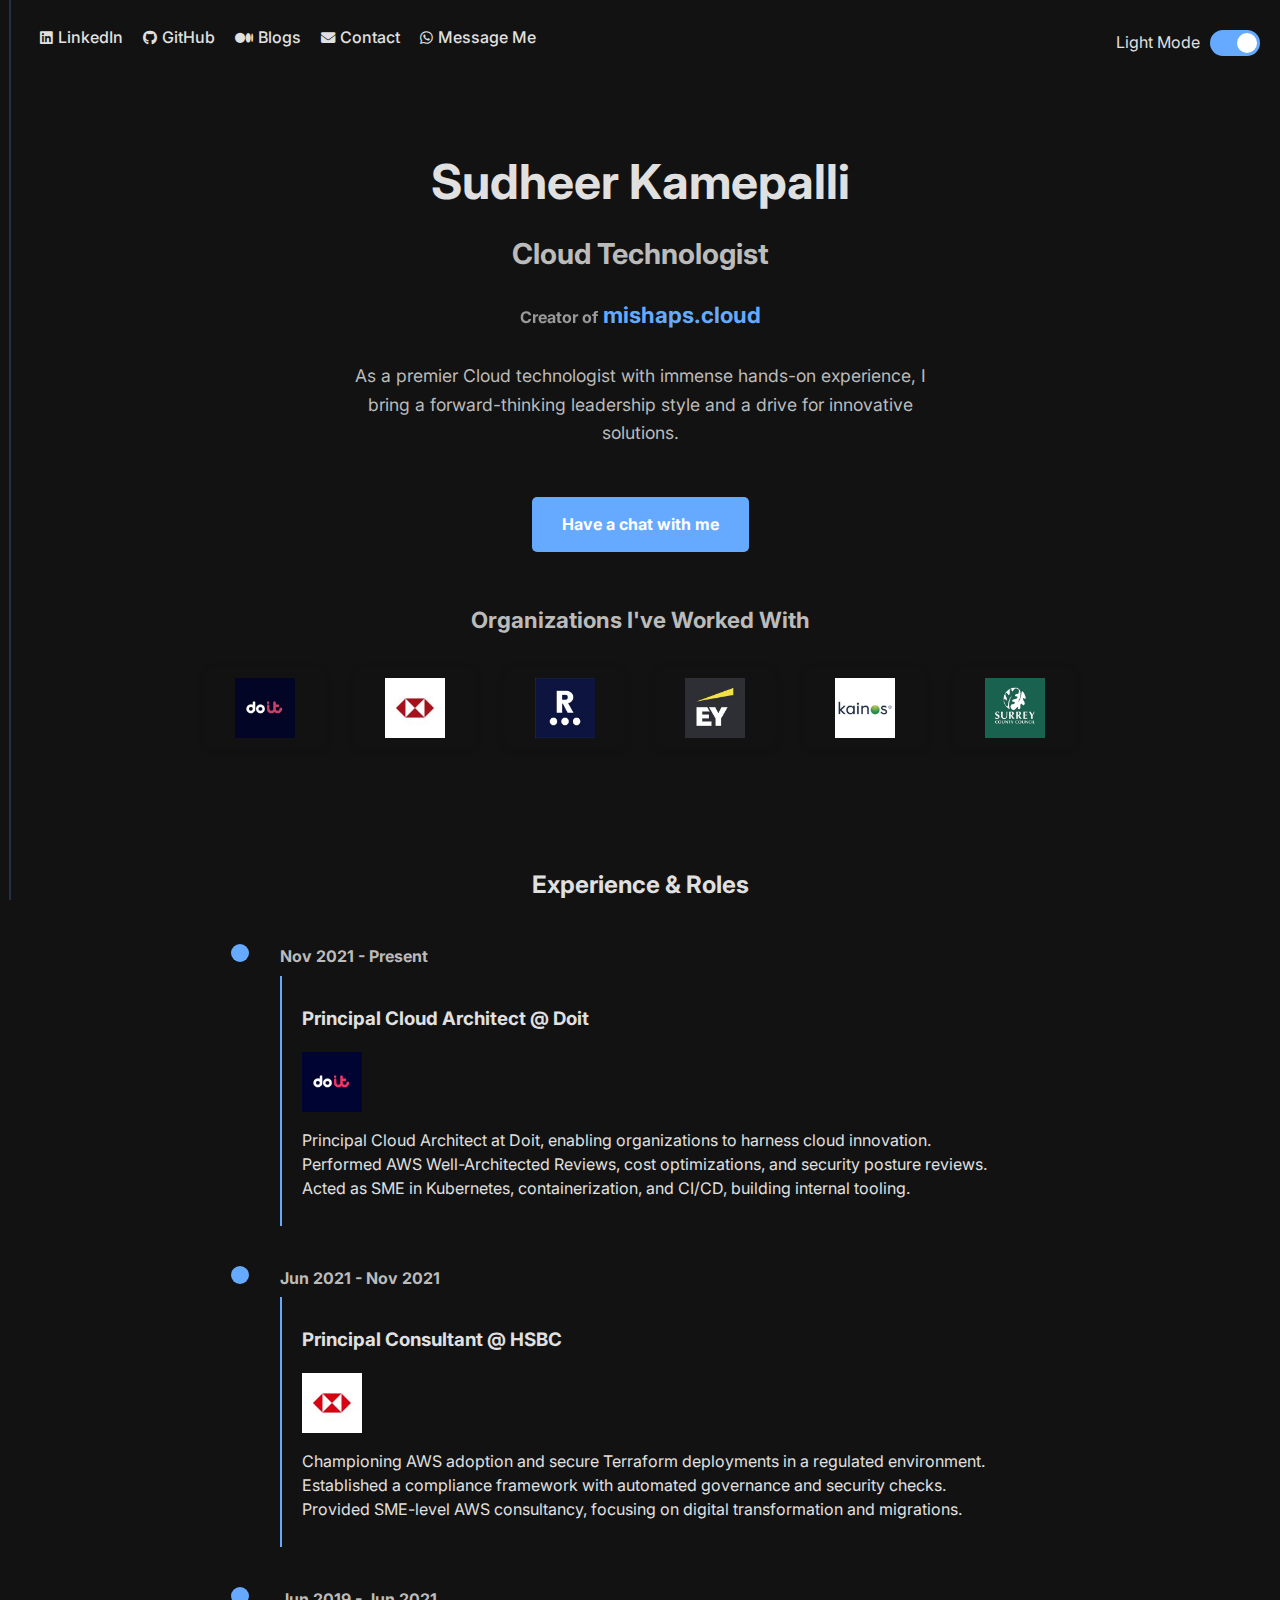
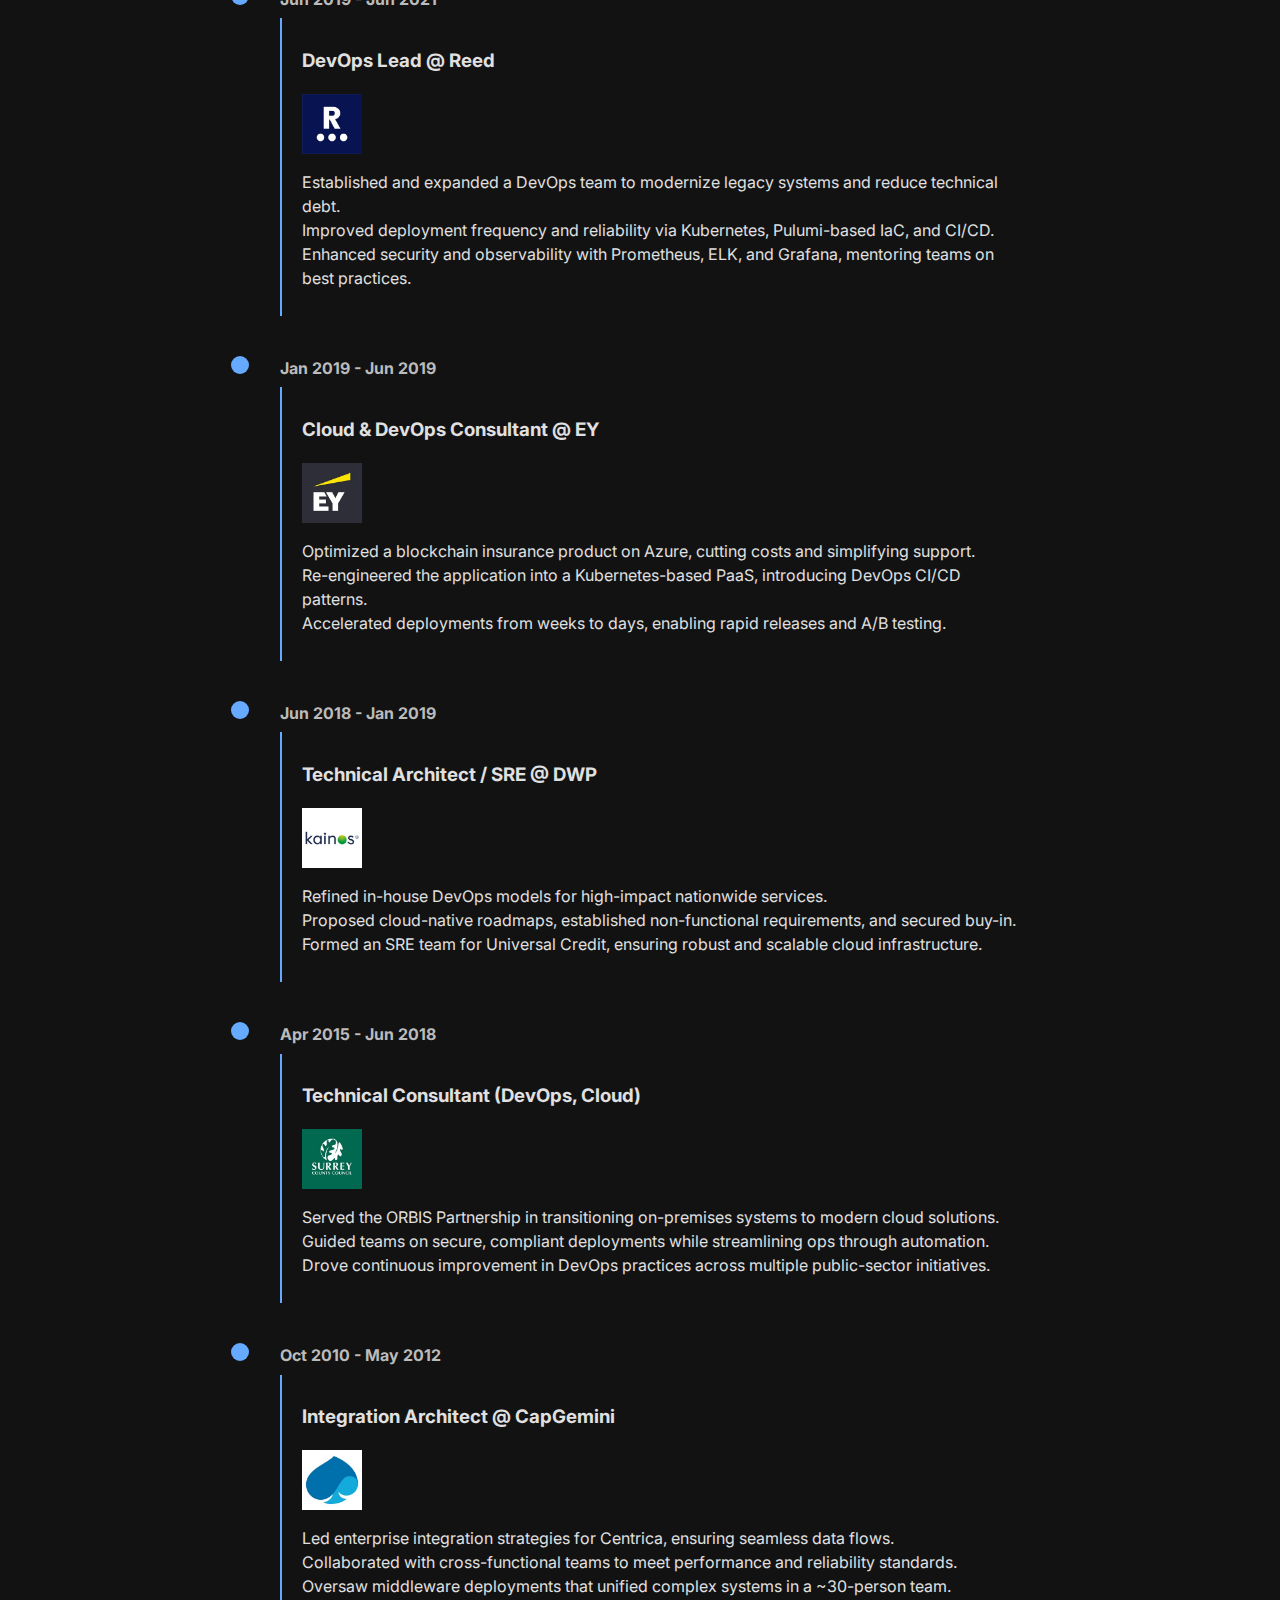
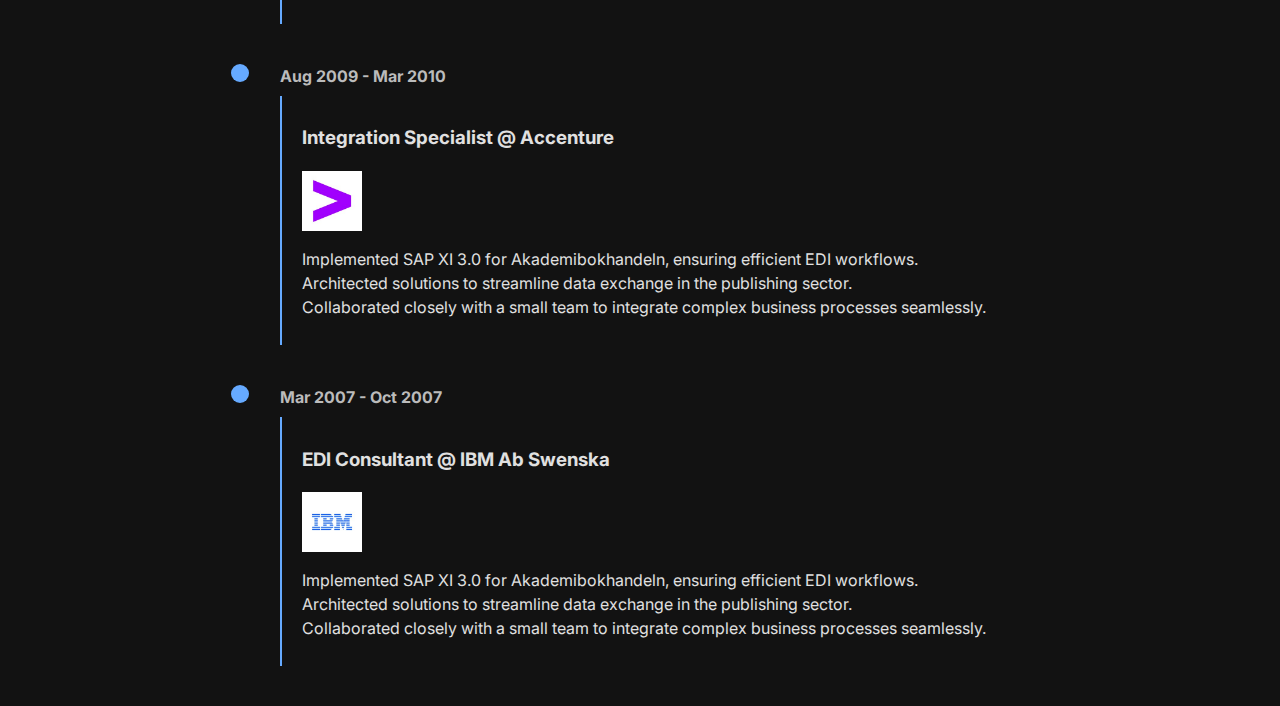
==== commit 07114e89: "added creator of mishaps.cloud" ====
--- a/index.html
+++ b/index.html
@@ -25,6 +25,19 @@
     referrerpolicy="no-referrer"
   />
 
+  <!-- Google Analytics -->
+  <!-- Google tag (gtag.js) -->
+<script async src="https://www.googletagmanager.com/gtag/js?id=G-BHMTQZDZ61"></script>
+<script>
+  window.dataLayer = window.dataLayer || [];
+  function gtag(){dataLayer.push(arguments);}
+  gtag('js', new Date());
+
+  gtag('config', 'G-BHMTQZDZ61');
+</script>
+
+  
+
   <style>
     /* Base styling using CSS variables */
     :root {
@@ -160,6 +173,12 @@
 
     .hero h2 {
       font-size: 1.8rem;
+      margin: 10px 0;
+      color: var(--secondary-text);
+    }
+
+    .hero h3 {
+      font-size: 1.4rem;
       margin: 10px 0;
       color: var(--secondary-text);
     }
@@ -265,6 +284,9 @@
       }
       .hero h2 {
         font-size: 1.4rem;
+      }
+      .hero h3 {
+        font-size: 1.2rem;
       }
       .hero p {
         font-size: 1rem;
@@ -316,7 +338,7 @@
       >
         <i class="fab fa-medium"></i>Blogs
       </a>
-      <a href="/cdn-cgi/l/email-protection#8af9ffeeebf2e6a1e0e5e8f9caede7ebe3e6a4e9e5e7">
+      <a href="mailto:contact@sudheer.dev">
         <i class="fas fa-envelope"></i>Contact
       </a>
       <a href="https://api.whatsapp.com/send?phone=447479215659" target="_blank">
@@ -338,6 +360,7 @@
   <section class="hero">
     <h1>Sudheer Kamepalli</h1>
     <h2>Cloud Technologist</h2>
+    <h3><span style="font-size: 1rem; opacity: 0.8;">Creator of</span> <a href="https://mishaps.cloud" target="_blank" style="color: var(--link-hover); text-decoration: none; font-size: 1.4rem;">mishaps.cloud</a></h3>
     <p>
       As a premier Cloud technologist with immense hands-on experience, I bring a
       forward-thinking leadership style and a drive for innovative solutions.
@@ -360,6 +383,7 @@
           <div class="logo-slide"><img src="images/capgemini_logo.jpeg" alt="CapGemini Logo"></div>
           <div class="logo-slide"><img src="images/accenture_logo.jpeg" alt="Accenture Logo"></div>
           <div class="logo-slide"><img src="images/ibm_logo.jpeg" alt="IBM Logo"></div>
+          <div class="logo-slide"><img src="images/dwp_logo.jpeg" alt="DWP Logo"></div>
           <!-- Duplicate logos for continuous scrolling effect -->
           <div class="logo-slide"><img src="images/doitintl_logo.jpeg" alt="Doit Logo"></div>
           <div class="logo-slide"><img src="images/hsbc-logo.jpeg" alt="HSBC Logo"></div>
